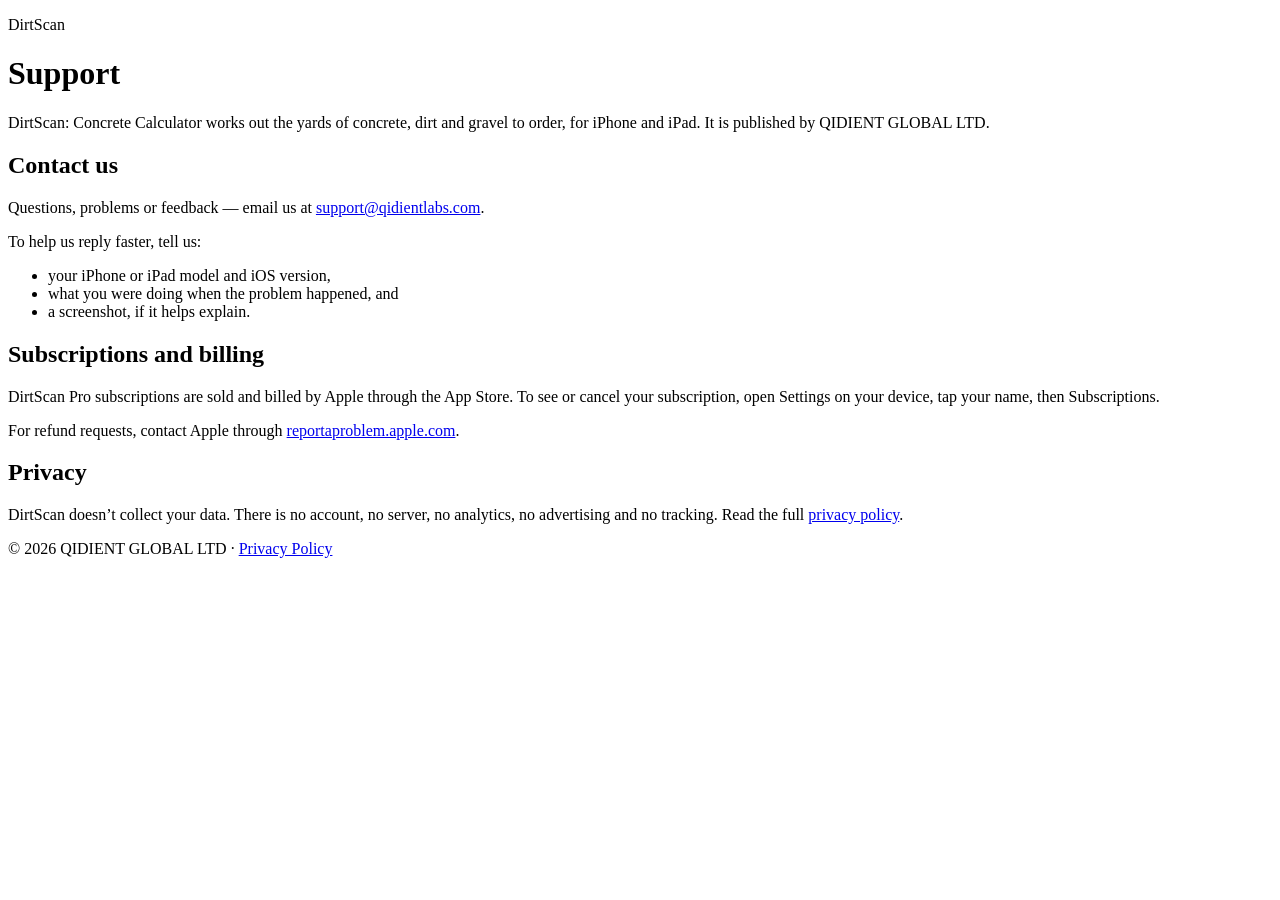
==== index.html @ 4d2163f6 "Add index.html (DirtScan support site) Co-Authored-By: Claude Opus 5.5 <noreply@anthropic.com>" ====
<!doctype html>
<html lang="en">
<head>
  <meta charset="utf-8">
  <meta name="viewport" content="width=device-width, initial-scale=1">
  <title>DirtScan Support</title>
  <meta name="description" content="Support and privacy information for DirtScan: Concrete Calculator, the concrete, dirt and excavation calculator app by QIDIENT GLOBAL LTD.">
  <link rel="stylesheet" href="styles.css">
</head>
<body>
  <main class="page">
    <header class="header">
      <p class="eyebrow">DirtScan</p>
      <h1>Support</h1>
      <p class="lede">DirtScan: Concrete Calculator works out the yards of concrete, dirt and gravel to order, for iPhone and iPad. It is published by QIDIENT GLOBAL LTD.</p>
    </header>

    <section class="card">
      <h2>Contact us</h2>
      <p>Questions, problems or feedback — email us at <a class="accent" href="mailto:support@qidientlabs.com?subject=DirtScan%20support">support@qidientlabs.com</a>.</p>
      <p>To help us reply faster, tell us:</p>
      <ul>
        <li>your iPhone or iPad model and iOS version,</li>
        <li>what you were doing when the problem happened, and</li>
        <li>a screenshot, if it helps explain.</li>
      </ul>
    </section>

    <section class="card">
      <h2>Subscriptions and billing</h2>
      <p>DirtScan Pro subscriptions are sold and billed by Apple through the App Store. To see or cancel your subscription, open Settings on your device, tap your name, then Subscriptions.</p>
      <p>For refund requests, contact Apple through <a class="accent" href="https://reportaproblem.apple.com">reportaproblem.apple.com</a>.</p>
    </section>

    <section class="card">
      <h2>Privacy</h2>
      <p>DirtScan doesn’t collect your data. There is no account, no server, no analytics, no advertising and no tracking. Read the full <a class="accent" href="privacy.html">privacy policy</a>.</p>
    </section>

    <footer class="footer">
      <p>© 2026 QIDIENT GLOBAL LTD · <a class="accent" href="privacy.html">Privacy Policy</a></p>
    </footer>
  </main>
</body>
</html>
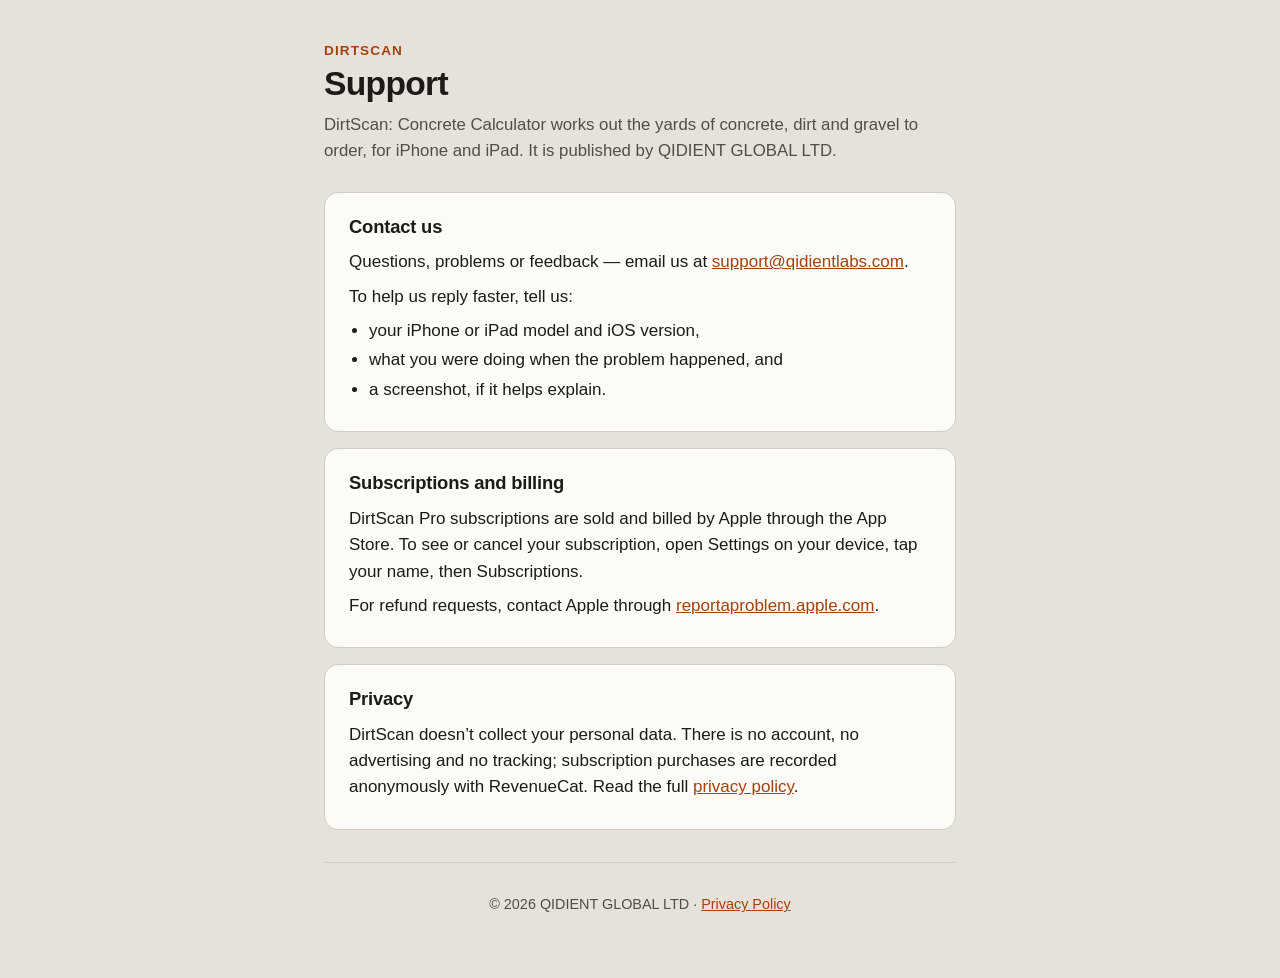
==== commit 8fef039b: "Update index.html: RevenueCat subscription records (effective 2026-11-20) Co-Authored-By: Claude Opu" ====
--- a/index.html
+++ b/index.html
@@ -34,7 +34,7 @@
 
     <section class="card">
       <h2>Privacy</h2>
-      <p>DirtScan doesn’t collect your data. There is no account, no server, no analytics, no advertising and no tracking. Read the full <a class="accent" href="privacy.html">privacy policy</a>.</p>
+      <p>DirtScan doesn’t collect your personal data. There is no account, no advertising and no tracking; subscription purchases are recorded anonymously with RevenueCat. Read the full <a class="accent" href="privacy.html">privacy policy</a>.</p>
     </section>
 
     <footer class="footer">
--- a/styles.css
+++ b/styles.css
@@ -0,0 +1,111 @@
+:root {
+  --accent: #a3420a;
+  --accent-soft: #f6dcc9;
+  --ink: #1d1b18;
+  --ink-secondary: #524d46;
+  --surface: #fcfbf8;
+  --canvas: #e6e2db;
+  --border: #d2ccc2;
+  --radius: 14px;
+}
+
+* { box-sizing: border-box; }
+
+html { -webkit-text-size-adjust: 100%; }
+
+body {
+  margin: 0;
+  font-family: -apple-system, BlinkMacSystemFont, "Segoe UI", Roboto, Helvetica, Arial, sans-serif;
+  font-size: 17px;
+  line-height: 1.55;
+  color: var(--ink);
+  background: var(--canvas);
+}
+
+.page {
+  max-width: 42rem;
+  margin: 0 auto;
+  padding: 2.5rem 1.25rem 3rem;
+}
+
+.header { margin-bottom: 1.75rem; }
+
+.eyebrow {
+  margin: 0 0 0.25rem;
+  font-size: 0.85rem;
+  font-weight: 700;
+  letter-spacing: 0.08em;
+  text-transform: uppercase;
+  color: var(--accent);
+}
+
+h1 {
+  margin: 0 0 0.5rem;
+  font-size: 2.1rem;
+  line-height: 1.15;
+  letter-spacing: -0.02em;
+}
+
+.lede {
+  margin: 0;
+  font-size: 1.05rem;
+  color: var(--ink-secondary);
+}
+
+.card {
+  background: var(--surface);
+  border: 1px solid var(--border);
+  border-radius: var(--radius);
+  padding: 1.25rem 1.5rem;
+  margin-bottom: 1rem;
+}
+
+.card h2 {
+  margin: 0 0 0.5rem;
+  font-size: 1.15rem;
+  letter-spacing: -0.01em;
+}
+
+.card p { margin: 0.5rem 0; }
+
+.summary {
+  margin: 0;
+  font-weight: 600;
+}
+
+ul { margin: 0.5rem 0; padding-left: 1.25rem; }
+li { margin: 0.2rem 0; }
+
+.accent { color: var(--accent); }
+a.accent:focus-visible {
+  outline: 3px solid var(--accent-soft);
+  outline-offset: 2px;
+  border-radius: 4px;
+}
+
+.footer {
+  margin-top: 2rem;
+  padding-top: 1rem;
+  border-top: 1px solid var(--border);
+  font-size: 0.9rem;
+  color: var(--ink-secondary);
+  text-align: center;
+}
+
+@media (max-width: 480px) {
+  .page { padding: 1.5rem 1rem 2rem; }
+  h1 { font-size: 1.75rem; }
+  .card { padding: 1.1rem 1.15rem; }
+}
+
+@media (prefers-color-scheme: dark) {
+  :root {
+    --accent: #ff9b5c;
+    --accent-soft: #4a2a14;
+    --ink: #f3efe9;
+    --ink-secondary: #b5aea4;
+    --surface: #211f1c;
+    --canvas: #161513;
+    --border: #3b3732;
+  }
+}
